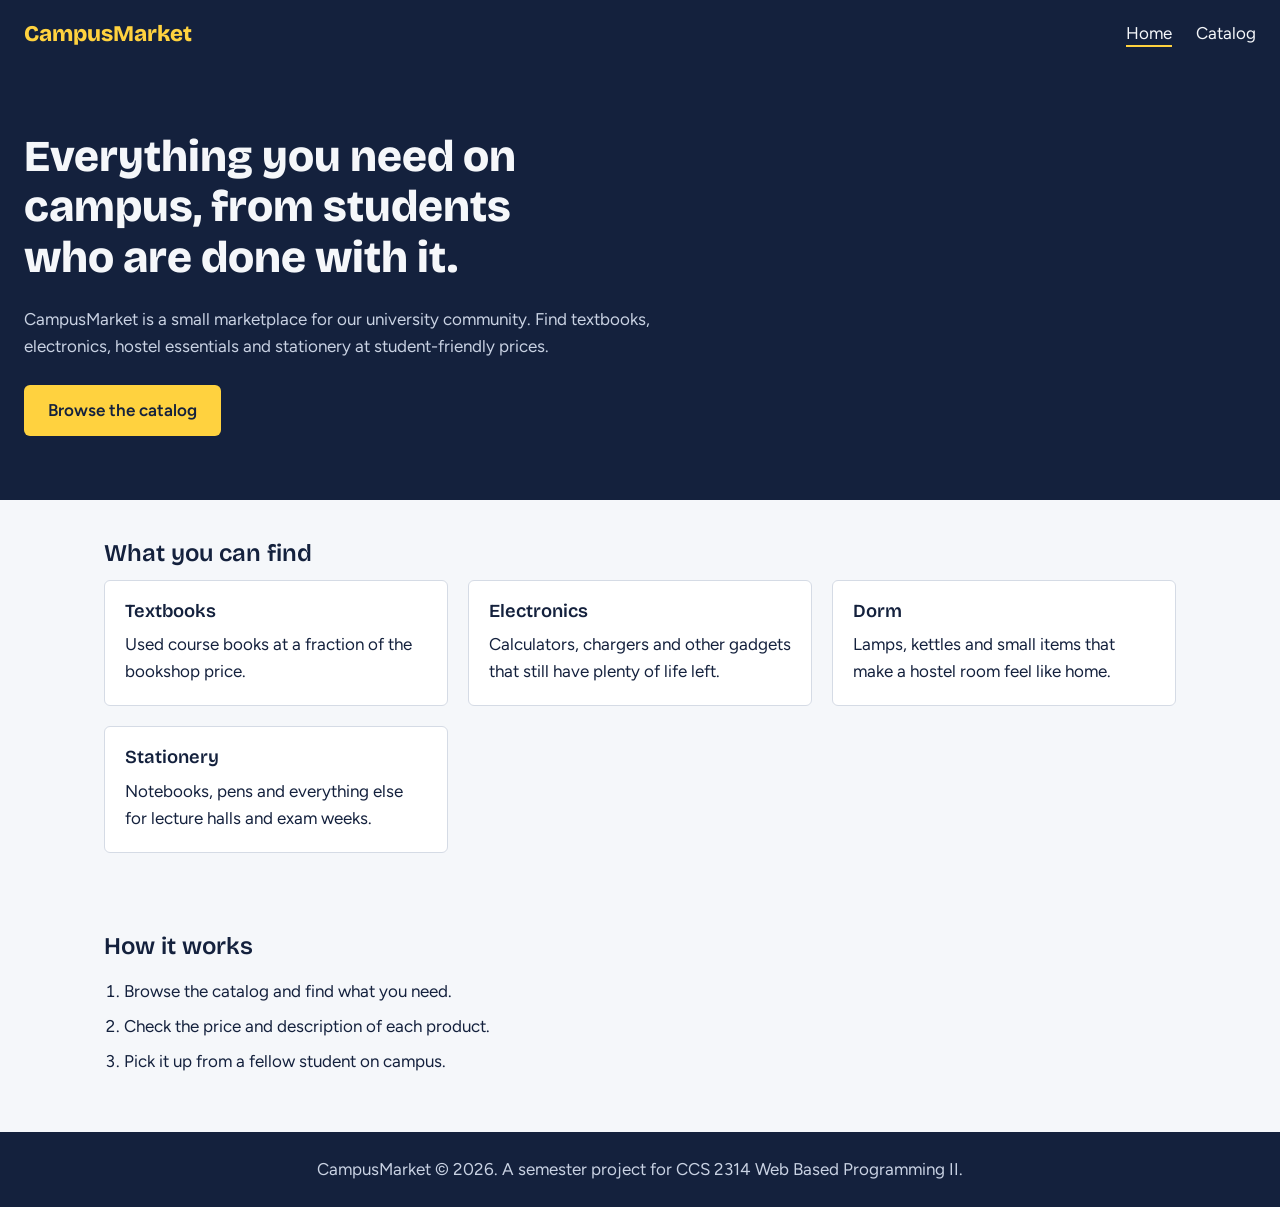
==== index.html @ 6053dbd1 "static catalogue pages" ====
<!DOCTYPE html>
<html lang="en">
<head>
  <meta charset="UTF-8">
  <meta name="viewport" content="width=device-width, initial-scale=1.0">
  <title>CampusMarket | Buy and sell on campus</title>
  <link rel="preconnect" href="https://fonts.googleapis.com">
  <link rel="preconnect" href="https://fonts.gstatic.com" crossorigin>
  <link href="https://fonts.googleapis.com/css2?family=Bricolage+Grotesque:opsz,wght@12..96,600;12..96,800&family=Figtree:wght@400;600&display=swap" rel="stylesheet">
  <link rel="stylesheet" href="styles.css">
</head>
<body>

  <header class="site-header">
    <a class="brand" href="index.html">CampusMarket</a>
    <nav aria-label="Main navigation">
      <ul>
        <li><a href="index.html" aria-current="page">Home</a></li>
        <li><a href="catalog.html">Catalog</a></li>
      </ul>
    </nav>
  </header>

  <main>
    <section class="hero">
      <h1>Everything you need on campus, from students who are done with it.</h1>
      <p>CampusMarket is a small marketplace for our university community. Find textbooks, electronics, hostel essentials and stationery at student-friendly prices.</p>
      <a class="button" href="catalog.html">Browse the catalog</a>
    </section>

    <section class="content" aria-labelledby="categories-heading">
      <h2 id="categories-heading">What you can find</h2>
      <div class="grid">
        <article class="card">
          <h3>Textbooks</h3>
          <p>Used course books at a fraction of the bookshop price.</p>
        </article>
        <article class="card">
          <h3>Electronics</h3>
          <p>Calculators, chargers and other gadgets that still have plenty of life left.</p>
        </article>
        <article class="card">
          <h3>Dorm</h3>
          <p>Lamps, kettles and small items that make a hostel room feel like home.</p>
        </article>
        <article class="card">
          <h3>Stationery</h3>
          <p>Notebooks, pens and everything else for lecture halls and exam weeks.</p>
        </article>
      </div>
    </section>

    <section class="content" aria-labelledby="how-heading">
      <h2 id="how-heading">How it works</h2>
      <ol class="steps">
        <li>Browse the catalog and find what you need.</li>
        <li>Check the price and description of each product.</li>
        <li>Pick it up from a fellow student on campus.</li>
      </ol>
    </section>
  </main>

  <footer class="site-footer">
    <p>CampusMarket &copy; 2026. A semester project for CCS 2314 Web Based Programming II.</p>
  </footer>

</body>
</html>
---- styles.css ----
/* ---------- Design tokens ---------- */
:root {
  --ink: #14213d;
  --paper: #f5f7fa;
  --card: #ffffff;
  --line: #d5dbe5;
  --accent: #ffd23f;
  --teal: #0f766e;
  --radius: 6px;
  --font-head: "Bricolage Grotesque", Arial, sans-serif;
  --font-body: "Figtree", Arial, sans-serif;
}

/* ---------- Base ---------- */
*,
*::before,
*::after {
  box-sizing: border-box;
}

body {
  margin: 0;
  font-family: var(--font-body);
  font-size: 1.0625rem;
  line-height: 1.6;
  color: var(--ink);
  background: var(--paper);
}

h1,
h2,
h3 {
  font-family: var(--font-head);
  line-height: 1.15;
  margin: 0 0 0.5em;
}

h1 { font-size: 2.25rem; font-weight: 800; }
h2 { font-size: 1.5rem; font-weight: 600; }
h3 { font-size: 1.15rem; font-weight: 600; }

p { margin: 0 0 0.75em; max-width: 65ch; }

a { color: var(--teal); }

a:focus-visible {
  outline: 3px solid var(--accent);
  outline-offset: 2px;
}

/* ---------- Header and navigation ---------- */
.site-header {
  display: flex;
  flex-wrap: wrap;
  align-items: center;
  justify-content: space-between;
  gap: 0.75rem;
  padding: 1rem 1.5rem;
  background: var(--ink);
}

.brand {
  font-family: var(--font-head);
  font-size: 1.4rem;
  font-weight: 800;
  color: var(--accent);
  text-decoration: none;
}

.site-header nav ul {
  display: flex;
  gap: 1.5rem;
  margin: 0;
  padding: 0;
  list-style: none;
}

.site-header nav a {
  color: var(--paper);
  text-decoration: none;
  padding-bottom: 2px;
  border-bottom: 2px solid transparent;
}

.site-header nav a:hover,
.site-header nav a[aria-current="page"] {
  border-bottom-color: var(--accent);
}

.site-header a:focus-visible {
  outline-color: var(--paper);
}

/* ---------- Hero (home page) ---------- */
.hero {
  padding: 4rem 1.5rem;
  background: var(--ink);
  color: var(--paper);
}

.hero h1 {
  max-width: 20ch;
  font-size: 2.75rem;
}

.hero p {
  color: #c9d2e3;
}

.button {
  display: inline-block;
  margin-top: 0.75rem;
  padding: 0.75rem 1.5rem;
  background: var(--accent);
  color: var(--ink);
  font-weight: 600;
  text-decoration: none;
  border-radius: var(--radius);
}

.button:hover {
  background: #ffe07a;
}

/* ---------- Page title (catalog) ---------- */
.page-title {
  padding: 2.5rem 1.5rem 0.5rem;
  max-width: 70rem;
  margin: 0 auto;
}

/* ---------- Content sections ---------- */
.content {
  max-width: 70rem;
  margin: 0 auto;
  padding: 2.5rem 1.5rem;
}

/* ---------- Grid and cards ---------- */
.grid {
  display: grid;
  grid-template-columns: repeat(auto-fill, minmax(16rem, 1fr));
  gap: 1.25rem;
}

.card,
.product {
  padding: 1.25rem;
  background: var(--card);
  border: 1px solid var(--line);
  border-radius: var(--radius);
}

.card p:last-child,
.product p:last-child {
  margin-bottom: 0;
}

/* ---------- Product details ---------- */
.tag {
  display: inline-block;
  margin-bottom: 0.75rem;
  padding: 0.15rem 0.6rem;
  font-size: 0.875rem;
  font-weight: 600;
  background: var(--accent);
  border-radius: var(--radius);
}

.price {
  font-size: 1.2rem;
  font-weight: 600;
  color: var(--teal);
}

/* ---------- How it works ---------- */
.steps {
  padding-left: 1.25rem;
}

.steps li {
  margin-bottom: 0.5rem;
}

/* ---------- Footer ---------- */
.site-footer {
  padding: 1.5rem;
  background: var(--ink);
  color: #c9d2e3;
  text-align: center;
}

.site-footer p {
  margin: 0 auto;
}

/* ---------- Small screens ---------- */
@media (max-width: 600px) {
  h1 { font-size: 1.85rem; }
  .hero { padding: 2.5rem 1.25rem; }
  .hero h1 { font-size: 2rem; }
}
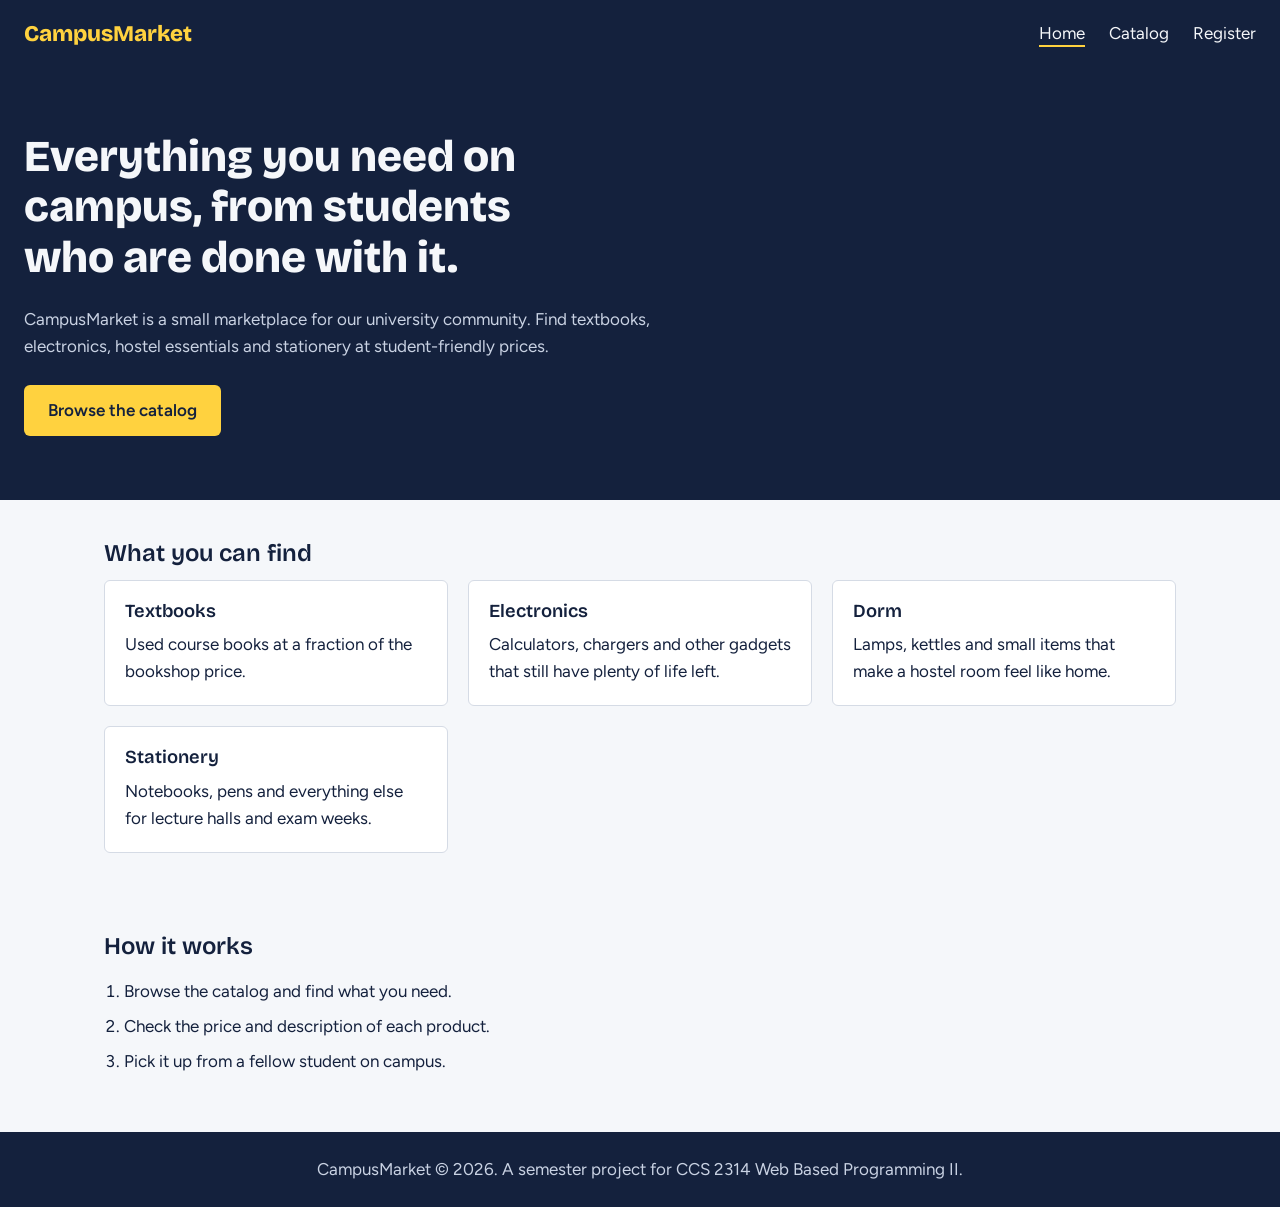
==== commit 7576c985: "git add git commit -m"Assignment 4: Weeks 1-4 integration" git push" ====
--- a/index.html
+++ b/index.html
@@ -17,6 +17,7 @@
       <ul>
         <li><a href="index.html" aria-current="page">Home</a></li>
         <li><a href="catalog.html">Catalog</a></li>
+        <li><a href="register.html">Register</a></li>
       </ul>
     </nav>
   </header>
